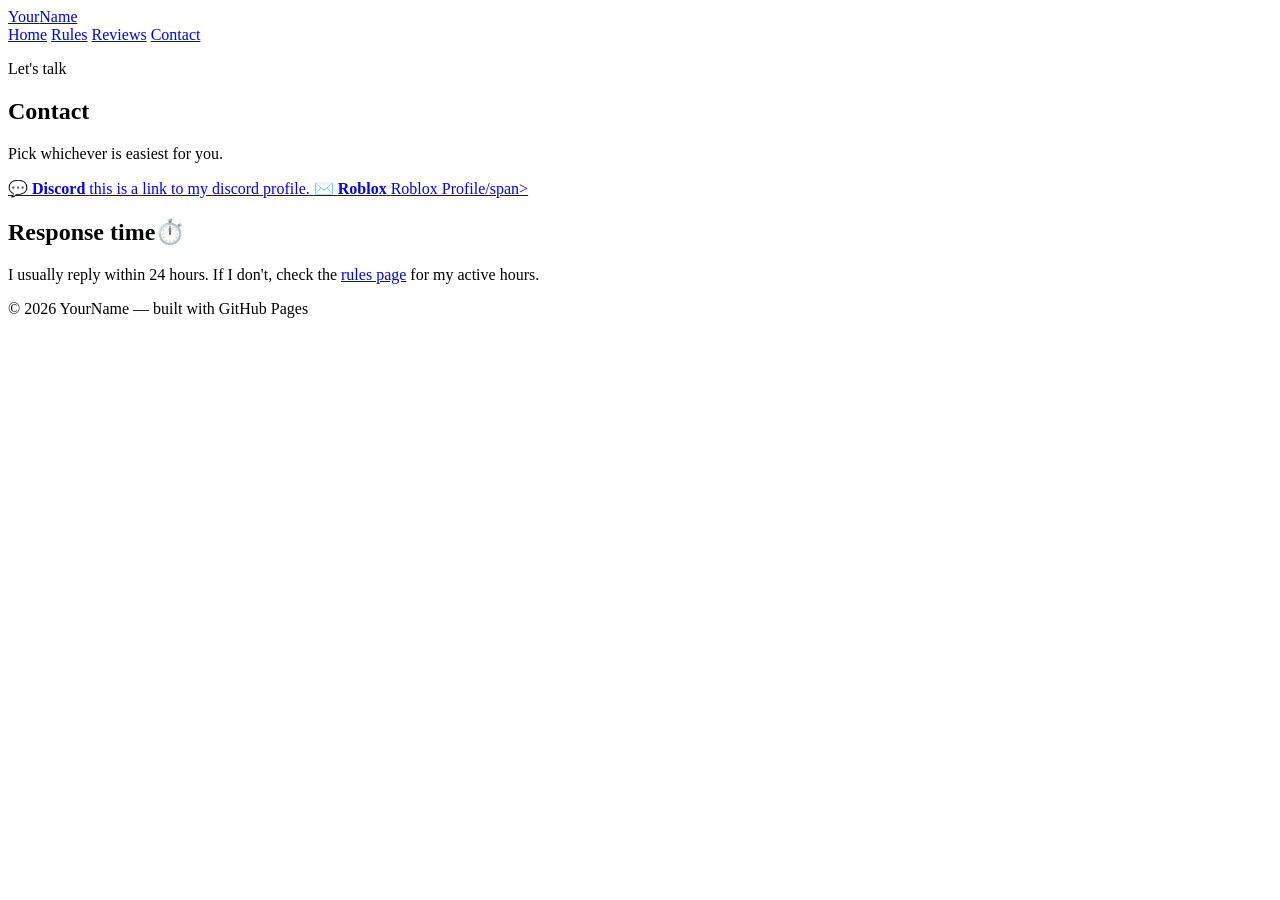
==== contact.html @ 01574129 "Add contact.html with contact information" ====
<!DOCTYPE html>
<html lang="en">
<head>
  <meta charset="UTF-8" />
  <meta name="viewport" content="width=device-width, initial-scale=1.0" />
  <title>Contact — YourName</title>
  <link rel="stylesheet" href="style.css" />
</head>
<body>
  <header class="site-header">
    <a class="brand" href="index.html">Your<span>Name</span></a>
    <nav>
      <a href="index.html">Home</a>
      <a href="rules.html">Rules</a>
      <a href="reviews.html">Reviews</a>
      <a href="contact.html" class="active">Contact</a>
    </nav>
  </header>

  <main>
    <section class="page-head">
      <p class="eyebrow">Let's talk</p>
      <h1 class="page-title">Contact</h1>
      <p class="muted">Pick whichever is easiest for you.</p>
    </section>

    <!--
      👇 Edit each href + the text inside each card.
    -->
    <section class="link-grid">
      <a class="link-card" href="https://discord.com/users/1167905465921962116" target="_blank" rel="noopener">
        <span class="link-icon">💬</span>
        <span class="link-body">
          <strong>Discord</strong>
          <span class="muted">this is a link to my discord profile.</span>
        </span>
      </a>

      <a class="link-card" href="https://www.roblox.com/users/7716979859/profile">
        <span class="link-icon">✉️</span>
        <span class="link-body">
          <strong>Roblox</strong>
          <span class="muted">Roblox Profile/span>
        </span>
      </a>

    <section class="card">
      <h2>Response time⏱️</h2>
      <p class="muted">
        I usually reply within 24 hours. If I don't, check the
        <a href="rules.html">rules page</a> for my active hours.
      </p>
    </section>
  </main>

  <footer class="site-footer">
    <p>© <span id="year"></span> YourName — built with GitHub Pages</p>
  </footer>

  <script>document.getElementById('year').textContent = new Date().getFullYear();</script>
  <script src="effects.js"></script>
</body>
</html>
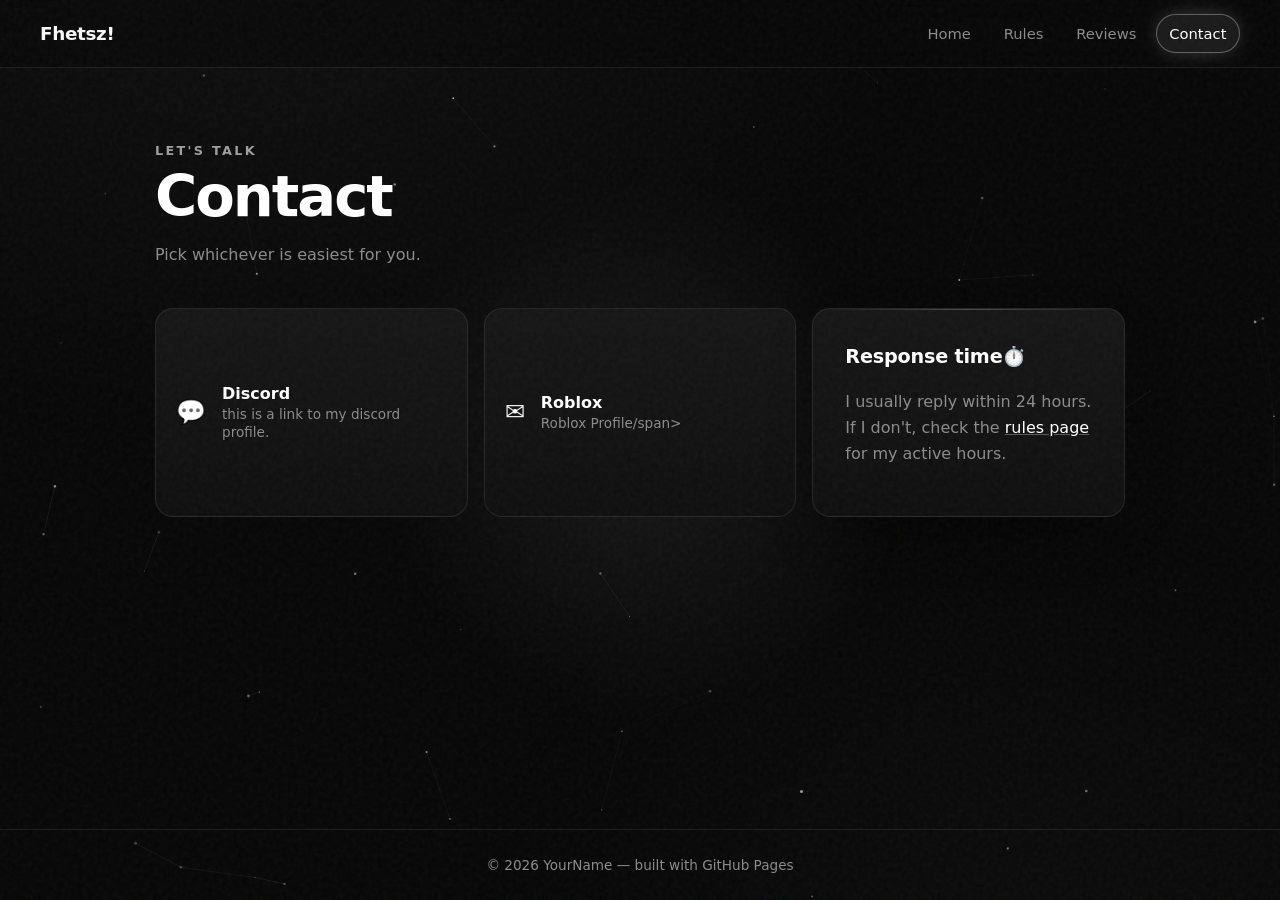
==== commit 75430b7c: "Update contact page title and brand name" ====
--- a/contact.html
+++ b/contact.html
@@ -3,12 +3,12 @@
 <head>
   <meta charset="UTF-8" />
   <meta name="viewport" content="width=device-width, initial-scale=1.0" />
-  <title>Contact — YourName</title>
+  <title>Contact — Fhetz</title>
   <link rel="stylesheet" href="style.css" />
 </head>
 <body>
   <header class="site-header">
-    <a class="brand" href="index.html">Your<span>Name</span></a>
+    <a class="brand" href="index.html">Fhetsz<span>!</span></a>
     <nav>
       <a href="index.html">Home</a>
       <a href="rules.html">Rules</a>
--- a/style.css
+++ b/style.css
@@ -0,0 +1,471 @@
+/* style.css — monochrome with effects */
+
+:root {
+  --bg: #050505;
+  --card: #0d0d0d;
+  --card-2: #141414;
+  --text: #f5f5f5;
+  --muted: #8a8a8a;
+  --white: #ffffff;
+  --border: rgba(255, 255, 255, 0.09);
+  --border-bright: rgba(255, 255, 255, 0.28);
+  --radius: 18px;
+  --shadow: 0 24px 60px -24px rgba(0, 0, 0, 0.95);
+}
+
+* { box-sizing: border-box; }
+html { scroll-behavior: smooth; }
+
+body {
+  margin: 0;
+  min-height: 100vh;
+  display: flex;
+  flex-direction: column;
+  font-family: "Inter", system-ui, -apple-system, "Segoe UI", Roboto, sans-serif;
+  line-height: 1.65;
+  color: var(--text);
+  background: var(--bg);
+  position: relative;
+  overflow-x: hidden;
+}
+
+body::before {
+  content: "";
+  position: fixed;
+  inset: 0;
+  pointer-events: none;
+  z-index: 0;
+  background:
+    radial-gradient(1200px 800px at 20% 0%, rgba(255, 255, 255, 0.035), transparent 60%),
+    radial-gradient(1000px 700px at 80% 100%, rgba(255, 255, 255, 0.02), transparent 60%);
+  animation: drift 22s ease-in-out infinite alternate;
+}
+@keyframes drift {
+  0%   { transform: translate(0, 0) scale(1); }
+  100% { transform: translate(2%, 1%) scale(1.06); }
+}
+
+.site-header, main, .site-footer {
+  position: relative;
+  z-index: 10;
+}
+
+/* Header */
+.site-header {
+  position: sticky;
+  top: 0;
+  z-index: 50;
+  display: flex;
+  align-items: center;
+  justify-content: space-between;
+  flex-wrap: wrap;
+  gap: 0.75rem 1.5rem;
+  padding: 0.9rem clamp(1rem, 4vw, 2.5rem);
+  background: rgba(5, 5, 5, 0.6);
+  backdrop-filter: blur(14px);
+  -webkit-backdrop-filter: blur(14px);
+  border-bottom: 1px solid var(--border);
+}
+
+.brand {
+  font-weight: 800;
+  font-size: 1.15rem;
+  letter-spacing: -0.02em;
+  color: var(--text);
+  text-decoration: none;
+}
+
+.brand span {
+  background: linear-gradient(100deg, #fff 0%, #fff 40%, #7a7a7a 50%, #fff 60%, #fff 100%);
+  background-size: 200% 100%;
+  -webkit-background-clip: text;
+  background-clip: text;
+  -webkit-text-fill-color: transparent;
+  animation: shine 6s ease-in-out infinite;
+}
+
+@keyframes shine {
+  0%, 100% { background-position: 200% 0; }
+  50%      { background-position: -100% 0; }
+}
+
+.site-header nav { display: flex; flex-wrap: wrap; gap: 0.35rem; }
+
+.site-header nav a {
+  padding: 0.45rem 0.85rem;
+  border-radius: 999px;
+  font-size: 0.92rem;
+  font-weight: 500;
+  color: var(--muted);
+  text-decoration: none;
+  transition: color 0.15s, background 0.15s, box-shadow 0.25s;
+}
+
+.site-header nav a:hover {
+  color: var(--white);
+  background: rgba(255, 255, 255, 0.06);
+}
+
+.site-header nav a.active {
+  color: var(--white);
+  background: rgba(255, 255, 255, 0.08);
+  box-shadow: inset 0 0 0 1px rgba(255, 255, 255, 0.3),
+              0 0 24px -6px rgba(255, 255, 255, 0.35);
+}
+
+/* Layout */
+main {
+  flex: 1;
+  width: min(1050px, 100%);
+  margin: 0 auto;
+  padding: clamp(2rem, 6vw, 4rem) clamp(1rem, 4vw, 2.5rem) 3rem;
+  display: flex;
+  flex-direction: column;
+  gap: 1.5rem;
+}
+
+/* Hero */
+.hero { padding: clamp(1rem, 4vw, 2.5rem) 0 1rem; }
+
+.eyebrow {
+  margin: 0 0 0.4rem;
+  font-size: 0.8rem;
+  font-weight: 600;
+  letter-spacing: 0.18em;
+  text-transform: uppercase;
+  color: var(--white);
+  opacity: 0.6;
+}
+
+.hero-title {
+  margin: 0;
+  font-size: clamp(2.8rem, 10vw, 6.5rem);
+  line-height: 0.95;
+  letter-spacing: -0.045em;
+  font-weight: 800;
+  color: var(--white);
+}
+
+.grad {
+  background: linear-gradient(100deg,
+    #fff 0%, #fff 35%, #5a5a5a 50%, #fff 65%, #fff 100%);
+  background-size: 250% 100%;
+  -webkit-background-clip: text;
+  background-clip: text;
+  -webkit-text-fill-color: transparent;
+  animation: shine 8s ease-in-out infinite;
+  filter: drop-shadow(0 0 40px rgba(255, 255, 255, 0.18));
+}
+
+.hero-sub {
+  max-width: 46ch;
+  margin: 1rem 0 0;
+  font-size: clamp(1rem, 2.2vw, 1.15rem);
+  color: var(--muted);
+}
+
+.hero-actions {
+  display: flex;
+  flex-wrap: wrap;
+  gap: 0.75rem;
+  margin-top: 1.75rem;
+}
+
+/* Buttons */
+.btn {
+  display: inline-flex;
+  align-items: center;
+  justify-content: center;
+  gap: 0.5rem;
+  padding: 0.75rem 1.4rem;
+  border: 0;
+  border-radius: 999px;
+  font: inherit;
+  font-weight: 600;
+  font-size: 0.95rem;
+  text-decoration: none;
+  cursor: pointer;
+  transition: transform 0.18s, box-shadow 0.3s, background 0.25s, opacity 0.2s;
+}
+
+.btn-primary {
+  background: var(--white);
+  color: #000;
+  box-shadow: 0 0 0 0 rgba(255, 255, 255, 0.5);
+}
+
+.btn-primary:hover {
+  transform: translateY(-2px);
+  box-shadow: 0 14px 44px -10px rgba(255, 255, 255, 0.55);
+}
+
+.btn-ghost {
+  background: transparent;
+  color: var(--text);
+  box-shadow: inset 0 0 0 1px rgba(255, 255, 255, 0.22);
+}
+
+.btn-ghost:hover {
+  background: rgba(255, 255, 255, 0.06);
+  box-shadow: inset 0 0 0 1px rgba(255, 255, 255, 0.55),
+              0 0 32px -8px rgba(255, 255, 255, 0.45);
+}
+
+.btn:disabled { opacity: 0.5; cursor: not-allowed; transform: none; }
+
+/* Embed */
+.embed-section h2 {
+  font-size: 1.1rem;
+  margin: 0 0 0.75rem;
+  letter-spacing: -0.01em;
+  color: var(--white);
+}
+
+.embed-box {
+  display: flex;
+  flex-direction: column;
+  align-items: center;
+  justify-content: center;
+  gap: 0.4rem;
+  min-height: 260px;
+  padding: 2rem;
+  text-align: center;
+  border: 1px dashed rgba(255, 255, 255, 0.18);
+  border-radius: var(--radius);
+  background: linear-gradient(180deg, rgba(255,255,255,0.03), rgba(255,255,255,0.005));
+  position: relative;
+  overflow: hidden;
+}
+
+.embed-box::before {
+  content: "";
+  position: absolute;
+  inset: 0;
+  background: radial-gradient(circle at 50% 50%, rgba(255,255,255,0.07), transparent 70%);
+  pointer-events: none;
+  animation: pulse 6s ease-in-out infinite;
+}
+@keyframes pulse {
+  0%, 100% { opacity: 0.35; }
+  50%      { opacity: 1; }
+}
+
+.embed-main { margin: 0; font-size: 1.35rem; font-weight: 600; position: relative; }
+
+.embed-box iframe {
+  width: 100%;
+  min-height: 320px;
+  border: 0;
+  border-radius: 12px;
+  position: relative;
+  z-index: 1;
+}
+
+/* Cards */
+.card {
+  background: linear-gradient(180deg, var(--card-2), var(--card));
+  border: 1px solid var(--border);
+  border-radius: var(--radius);
+  padding: clamp(1.25rem, 3vw, 2rem);
+  box-shadow: var(--shadow);
+  position: relative;
+  overflow: hidden;
+  transition: border-color 0.3s, box-shadow 0.3s;
+}
+
+.card::before {
+  content: "";
+  position: absolute;
+  top: 0; left: 0; right: 0;
+  height: 1px;
+  background: linear-gradient(90deg, transparent, rgba(255,255,255,0.45), transparent);
+  opacity: 0.5;
+}
+
+.card:hover {
+  border-color: var(--border-bright);
+  box-shadow: var(--shadow), 0 0 60px -20px rgba(255, 255, 255, 0.18);
+}
+
+.card h2 {
+  margin: 0 0 0.85rem;
+  font-size: 1.2rem;
+  letter-spacing: -0.01em;
+  color: var(--white);
+}
+
+.muted { color: var(--muted); }
+
+.card a {
+  color: var(--white);
+  text-decoration: underline;
+  text-decoration-color: rgba(255,255,255,0.3);
+  transition: text-decoration-color 0.2s;
+}
+.card a:hover { text-decoration-color: var(--white); }
+
+/* Page head */
+.page-head { padding-top: 0.5rem; }
+
+.page-title {
+  margin: 0 0 0.5rem;
+  font-size: clamp(2.2rem, 7vw, 3.6rem);
+  line-height: 1;
+  letter-spacing: -0.035em;
+  font-weight: 800;
+  color: var(--white);
+}
+
+/* Lists */
+.list { margin: 0; padding-left: 1.15rem; }
+.list li { margin-bottom: 0.55rem; }
+.list li strong { color: var(--white); }
+
+/* Form */
+.field { margin-bottom: 1.15rem; }
+
+.field > label {
+  display: block;
+  margin-bottom: 0.45rem;
+  font-size: 0.85rem;
+  font-weight: 600;
+  letter-spacing: 0.04em;
+  text-transform: uppercase;
+  color: var(--muted);
+}
+
+input[type="text"], textarea {
+  width: 100%;
+  padding: 0.8rem 1rem;
+  font: inherit;
+  color: var(--text);
+  background: rgba(0, 0, 0, 0.55);
+  border: 1px solid var(--border);
+  border-radius: 12px;
+  outline: none;
+  transition: border-color 0.2s, box-shadow 0.25s;
+  resize: vertical;
+}
+
+input[type="text"]:focus, textarea:focus {
+  border-color: rgba(255, 255, 255, 0.6);
+  box-shadow: 0 0 0 3px rgba(255,255,255,0.08),
+              0 0 34px -10px rgba(255, 255, 255, 0.45);
+}
+
+/* Stars */
+.stars {
+  display: inline-flex;
+  flex-direction: row-reverse;
+  gap: 0.2rem;
+}
+
+.stars input { position: absolute; opacity: 0; pointer-events: none; }
+
+.stars label {
+  font-size: 2.1rem;
+  line-height: 1;
+  cursor: pointer;
+  color: #333;
+  transition: color 0.15s, transform 0.15s, text-shadow 0.25s;
+  user-select: none;
+}
+
+.stars label:hover { transform: scale(1.18); }
+
+.stars input:checked ~ label,
+.stars label:hover,
+.stars label:hover ~ label {
+  color: var(--white);
+  text-shadow: 0 0 14px rgba(255, 255, 255, 0.7);
+}
+
+.stars input:focus-visible + label {
+  outline: 2px solid var(--white);
+  outline-offset: 3px;
+  border-radius: 4px;
+}
+
+/* Status */
+.status { margin: 0.9rem 0 0; font-size: 0.92rem; min-height: 1.4em; }
+.status.info    { color: var(--muted); }
+.status.success { color: var(--white); text-shadow: 0 0 20px rgba(255,255,255,0.55); }
+.status.error   { color: #ff9b9b; }
+
+.hp {
+  position: absolute;
+  left: -9999px;
+  width: 1px; height: 1px;
+  overflow: hidden;
+}
+
+/* Contact cards */
+.link-grid {
+  display: grid;
+  grid-template-columns: repeat(auto-fit, minmax(240px, 1fr));
+  gap: 1rem;
+}
+
+.link-card {
+  display: flex;
+  align-items: center;
+  gap: 1rem;
+  padding: 1.1rem 1.25rem;
+  text-decoration: none;
+  color: var(--text);
+  background: linear-gradient(180deg, var(--card-2), var(--card));
+  border: 1px solid var(--border);
+  border-radius: var(--radius);
+  position: relative;
+  overflow: hidden;
+  transition: transform 0.22s, border-color 0.22s, box-shadow 0.22s;
+}
+
+.link-card::after {
+  content: "";
+  position: absolute;
+  inset: 0;
+  background: linear-gradient(120deg,
+    transparent 30%, rgba(255,255,255,0.10) 50%, transparent 70%);
+  transform: translateX(-100%);
+  transition: transform 0.7s ease;
+  pointer-events: none;
+}
+
+.link-card:hover::after { transform: translateX(100%); }
+
+.link-card:hover {
+  transform: translateY(-3px);
+  border-color: var(--border-bright);
+  box-shadow: 0 22px 50px -25px rgba(255, 255, 255, 0.35);
+}
+
+.link-icon { font-size: 1.5rem; filter: grayscale(1); }
+
+.link-body { display: flex; flex-direction: column; line-height: 1.35; }
+.link-body strong { font-size: 1rem; color: var(--white); }
+.link-body .muted { font-size: 0.85rem; word-break: break-word; }
+
+/* Footer */
+.site-footer {
+  padding: 1.5rem clamp(1rem, 4vw, 2.5rem);
+  text-align: center;
+  font-size: 0.85rem;
+  color: var(--muted);
+  border-top: 1px solid var(--border);
+}
+.site-footer p { margin: 0; }
+
+/* Responsive */
+@media (max-width: 560px) {
+  .site-header { justify-content: center; }
+  .stars label { font-size: 1.8rem; }
+}
+
+@media (prefers-reduced-motion: reduce) {
+  *, *::before, *::after {
+    animation-duration: 0.001ms !important;
+    animation-iteration-count: 1 !important;
+    transition-duration: 0.001ms !important;
+  }
+}
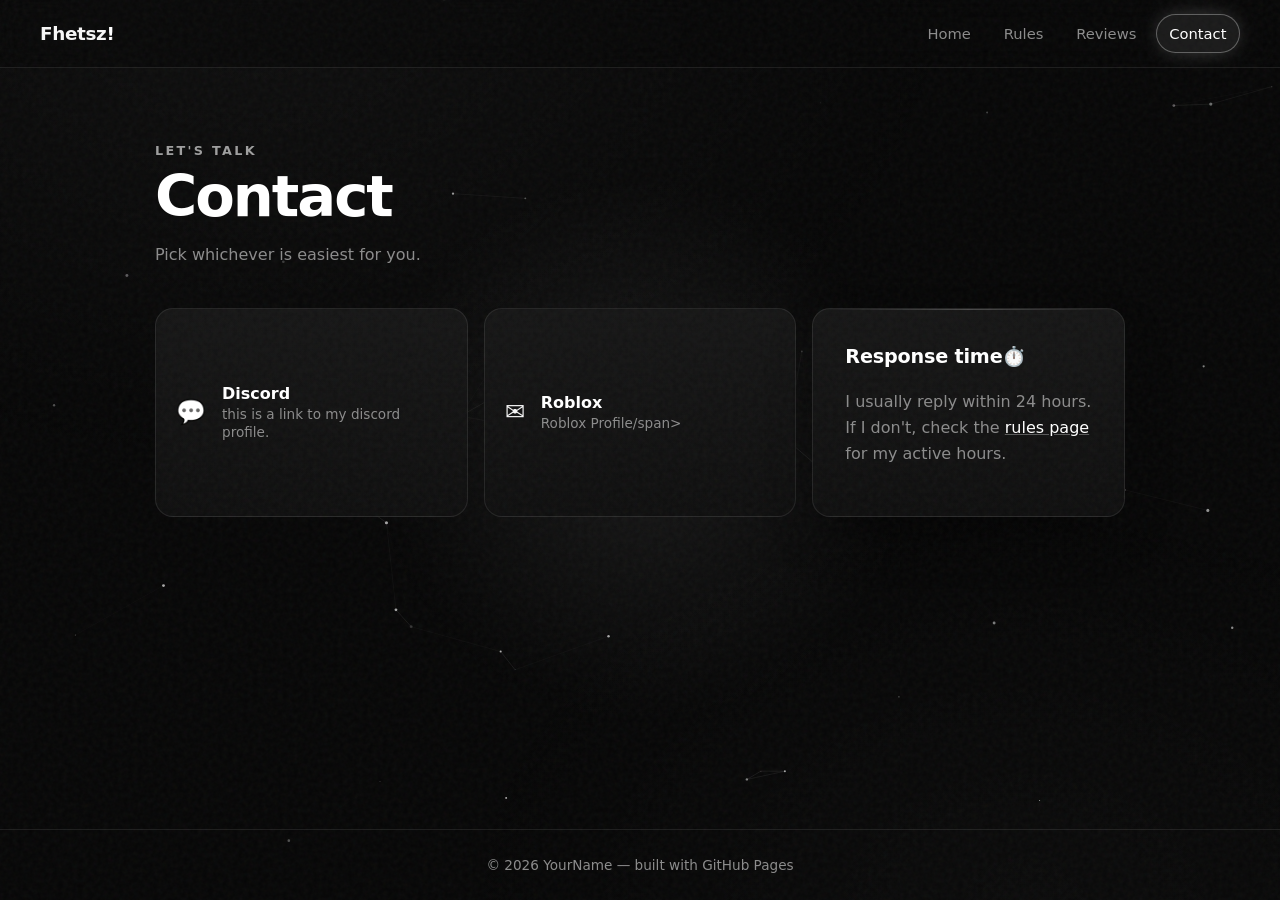
==== commit 6aa88a2d: "Remove comment in contact.html Removed comment about editing hrefs in link cards." ====
--- a/contact.html
+++ b/contact.html
@@ -24,9 +24,6 @@
       <p class="muted">Pick whichever is easiest for you.</p>
     </section>
 
-    <!--
-      👇 Edit each href + the text inside each card.
-    -->
     <section class="link-grid">
       <a class="link-card" href="https://discord.com/users/1167905465921962116" target="_blank" rel="noopener">
         <span class="link-icon">💬</span>
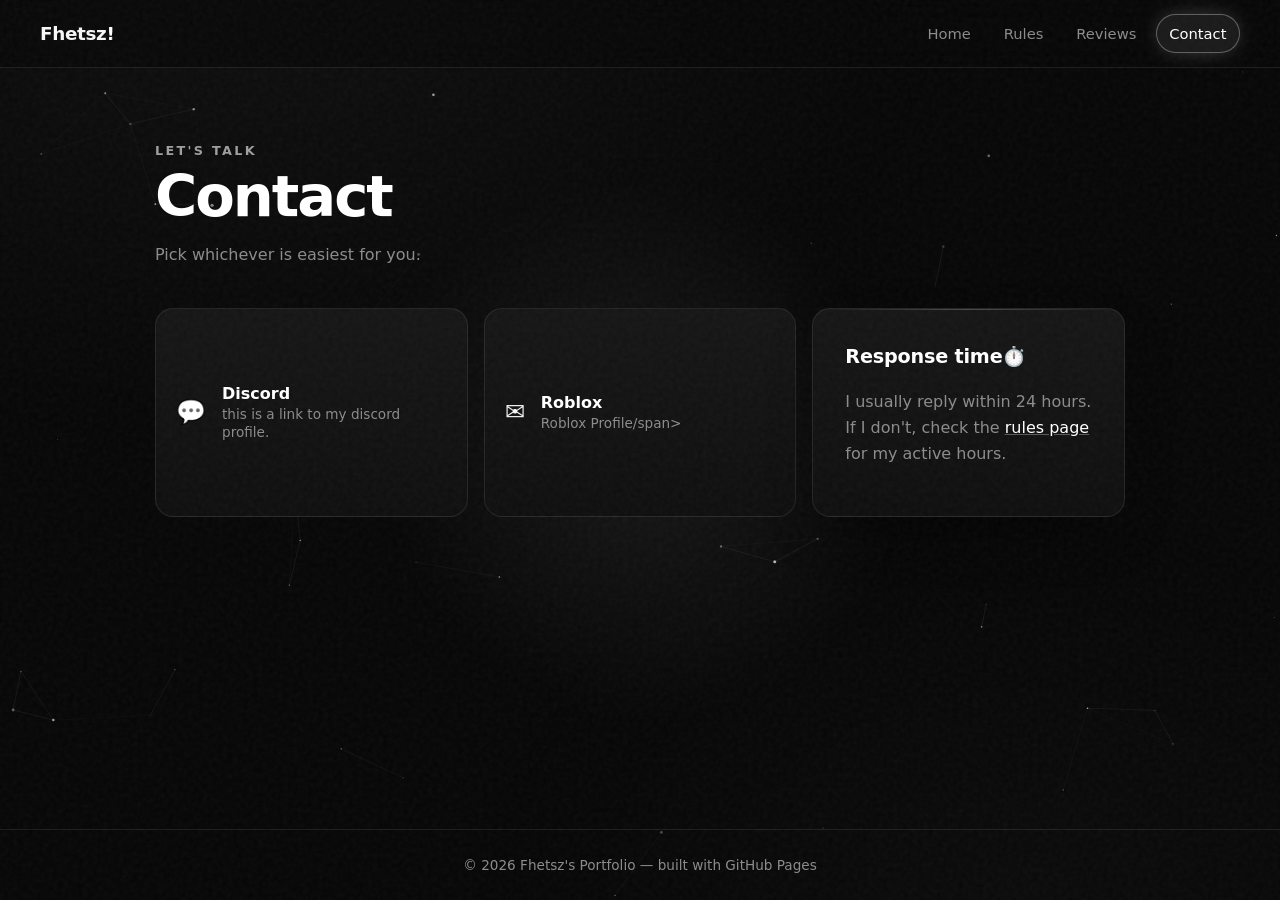
==== commit a6f73b00: "Update title and footer text in contact.html" ====
--- a/contact.html
+++ b/contact.html
@@ -3,7 +3,7 @@
 <head>
   <meta charset="UTF-8" />
   <meta name="viewport" content="width=device-width, initial-scale=1.0" />
-  <title>Contact — Fhetz</title>
+  <title>Contact — Fhetsz's Portfolio</title>
   <link rel="stylesheet" href="style.css" />
 </head>
 <body>
@@ -51,7 +51,7 @@
   </main>
 
   <footer class="site-footer">
-    <p>© <span id="year"></span> YourName — built with GitHub Pages</p>
+    <p>© <span id="year"></span> Fhetsz's Portfolio — built with GitHub Pages</p>
   </footer>
 
   <script>document.getElementById('year').textContent = new Date().getFullYear();</script>
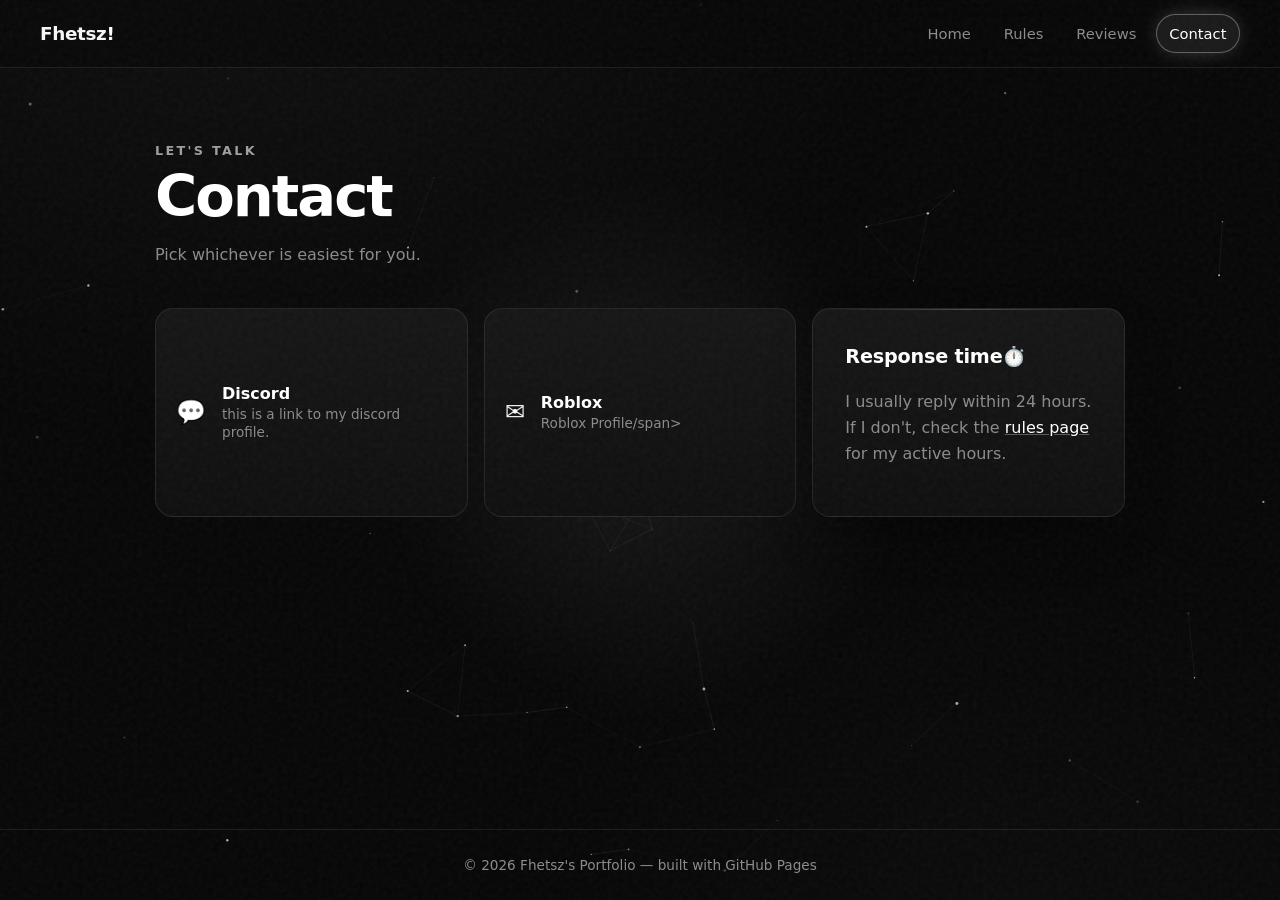
==== commit a23541e2: "Add favicon link to contact.html Add a favicon to the contact page using an SVG icon." ====
--- a/contact.html
+++ b/contact.html
@@ -5,6 +5,7 @@
   <meta name="viewport" content="width=device-width, initial-scale=1.0" />
   <title>Contact — Fhetsz's Portfolio</title>
   <link rel="stylesheet" href="style.css" />
+  <link rel="icon" href="data:image/svg+xml,<svg xmlns=%22http://www.w3.org/2000/svg%22 viewBox=%220 0 100 100%22><text y=%22.9em%22 font-size=%2290%22>🗣️</text></svg>" />
 </head>
 <body>
   <header class="site-header">
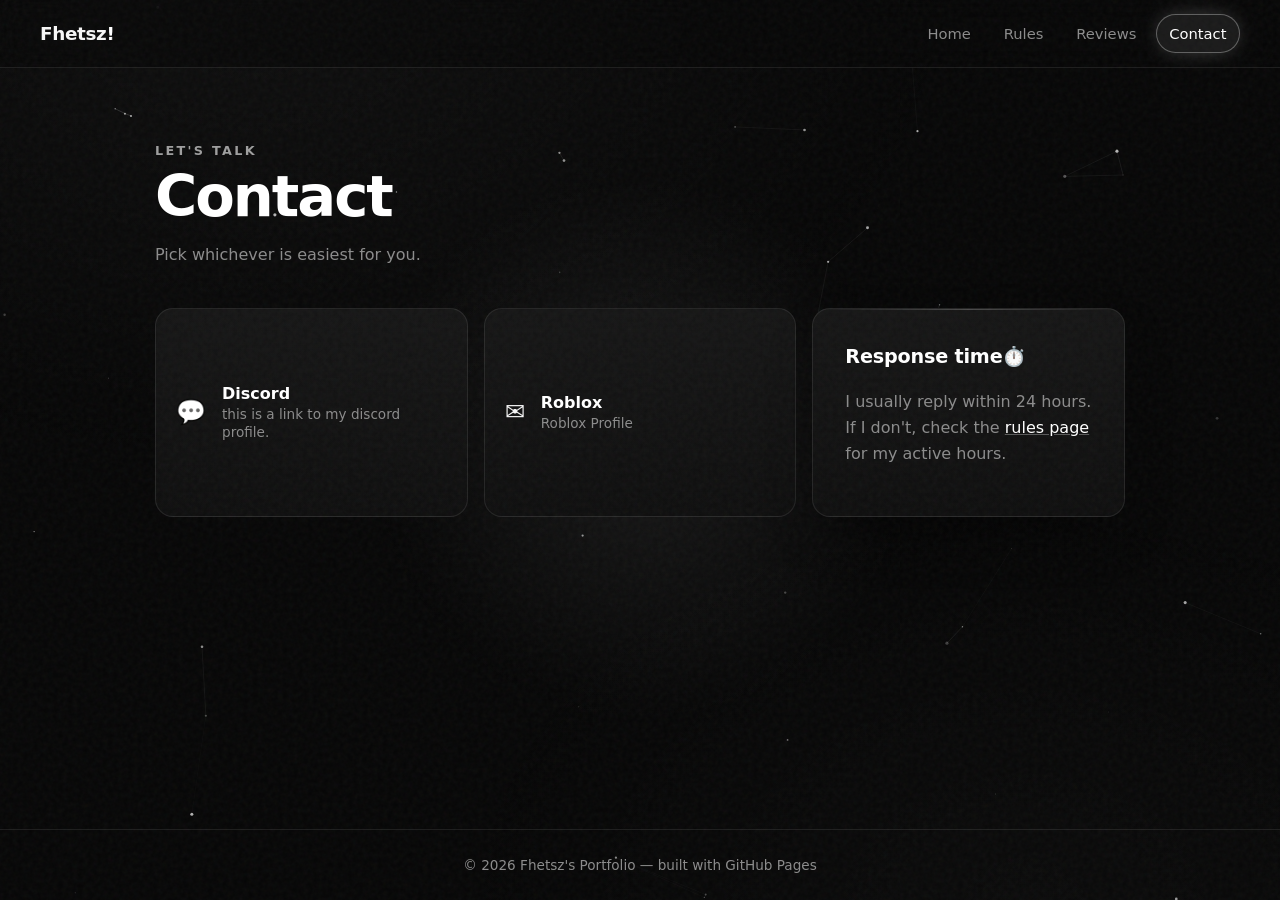
==== commit e1b675b1: "Fix closing tag for muted span in contact.html" ====
--- a/contact.html
+++ b/contact.html
@@ -38,7 +38,7 @@
         <span class="link-icon">✉️</span>
         <span class="link-body">
           <strong>Roblox</strong>
-          <span class="muted">Roblox Profile/span>
+          <span class="muted">Roblox Profile</span>
         </span>
       </a>
 
